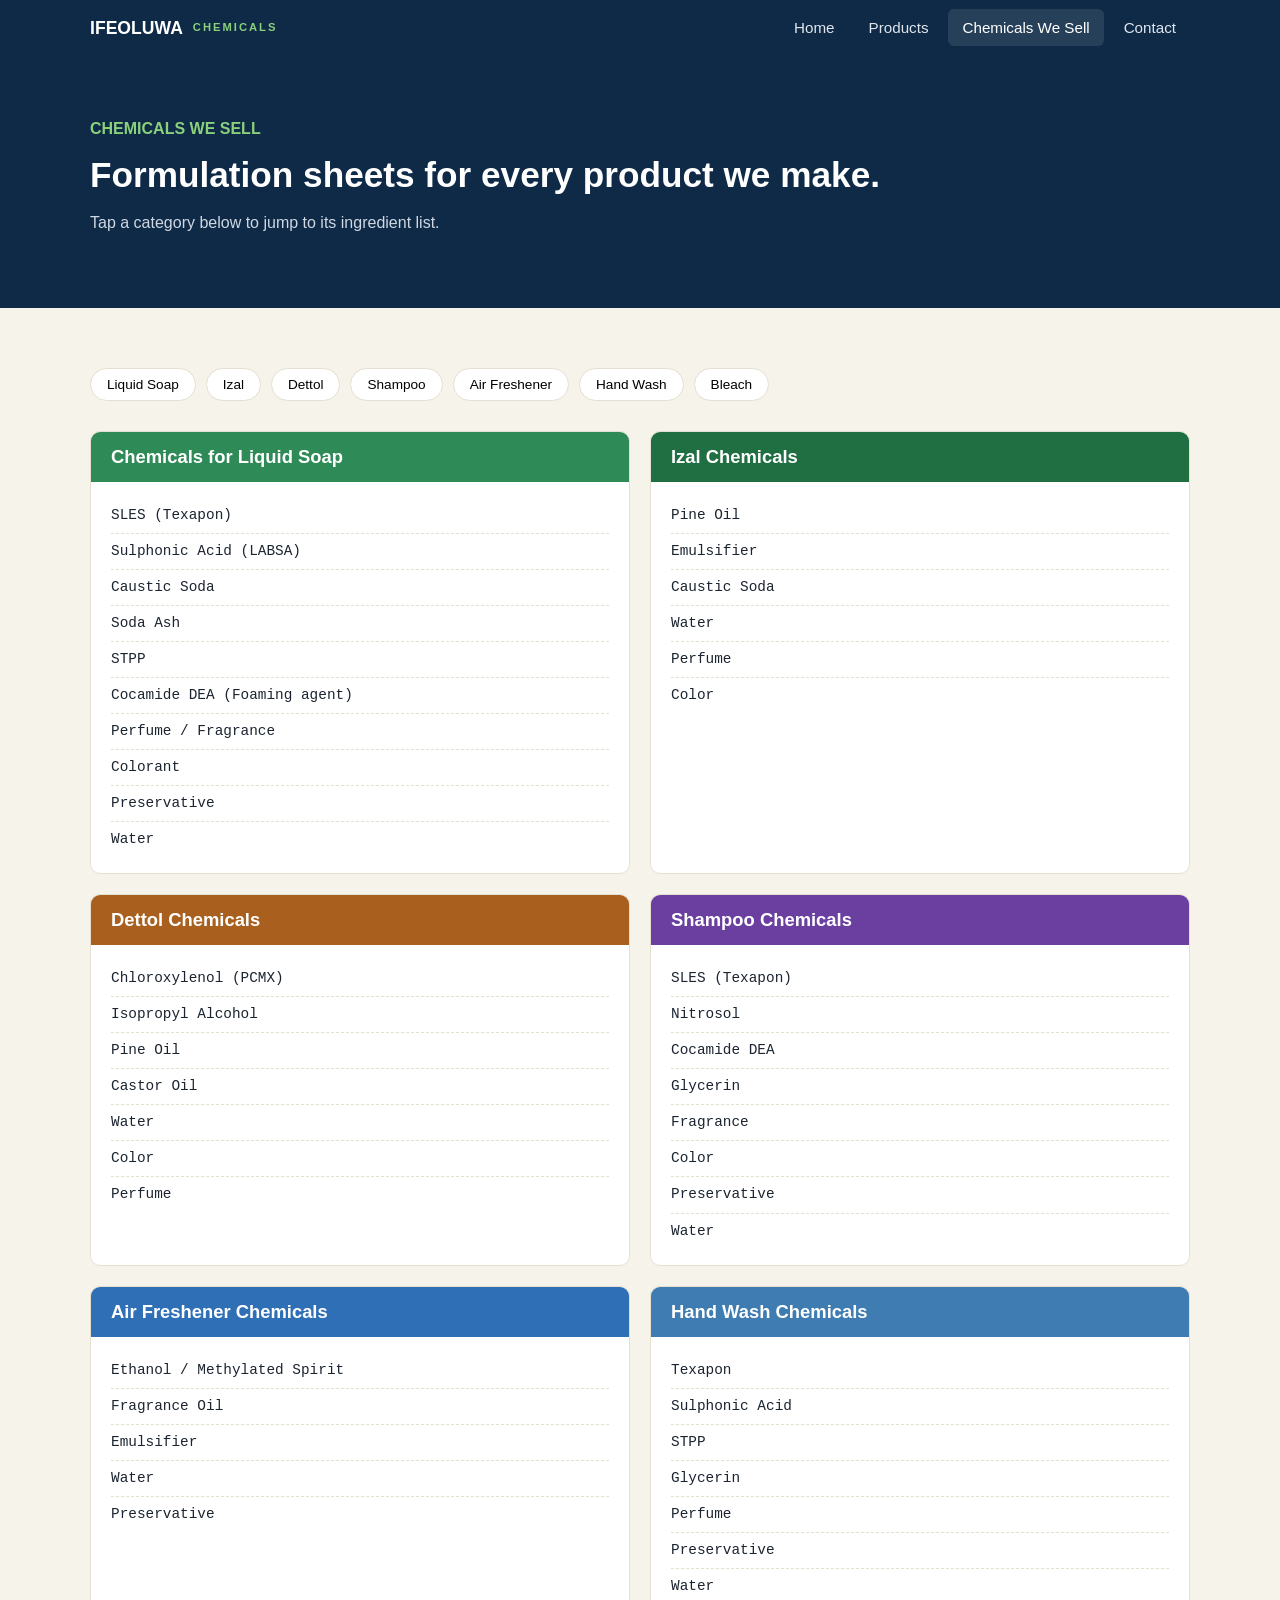
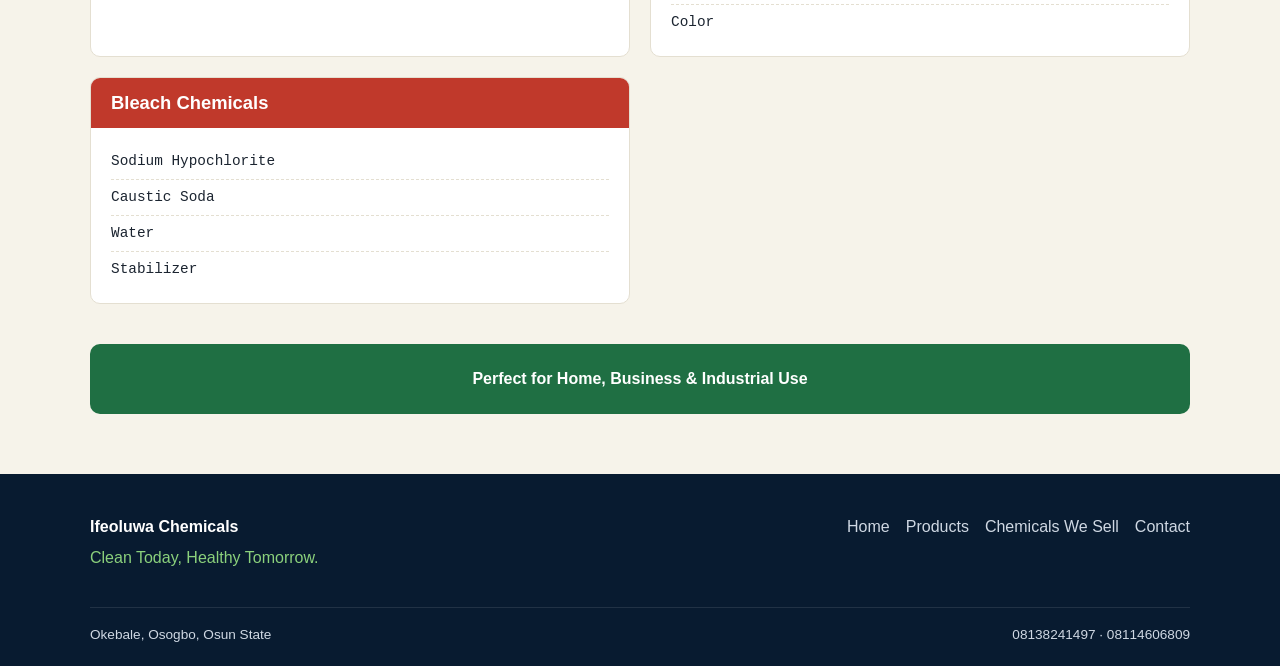
==== chemicals.html @ 0bbbe1af "Initial commit" ====
<!doctype html>
<html lang="en">
<head>
<meta charset="UTF-8">
<meta name="viewport" content="width=device-width, initial-scale=1.0">
<title>Chemicals We Sell — Ifeoluwa Chemicals</title>
<link rel="stylesheet" href="styles.css">
</head>
<body>

<header class="site-header">
  <div class="navbar">
    <a href="index.html" class="logo">
      IFEOLUWA <span>CHEMICALS</span>
    </a>
    <ul class="nav-links">
      <li><a href="index.html">Home</a></li>
      <li><a href="products.html">Products</a></li>
      <li><a href="chemicals.html">Chemicals We Sell</a></li>
      <li><a href="contact.html">Contact</a></li>
    </ul>
    <button class="menu-btn" aria-label="Toggle menu">&#9776;</button>
  </div>
</header>

<section class="hero">
  <div class="container">
    <p class="tag">CHEMICALS WE SELL</p>
    <h1>Formulation sheets for every product we make.</h1>
    <p>Tap a category below to jump to its ingredient list.</p>
  </div>
</section>

<section class="bg-light">
  <div class="container">

    <nav class="filter-row">
      <button class="filter-btn" data-target="spec-liquidsoap">Liquid Soap</button>
      <button class="filter-btn" data-target="spec-izal">Izal</button>
      <button class="filter-btn" data-target="spec-dettol">Dettol</button>
      <button class="filter-btn" data-target="spec-shampoo">Shampoo</button>
      <button class="filter-btn" data-target="spec-airfreshener">Air Freshener</button>
      <button class="filter-btn" data-target="spec-handwash">Hand Wash</button>
      <button class="filter-btn" data-target="spec-bleach">Bleach</button>
    </nav>

    <div class="grid-2">

      <div id="spec-liquidsoap" class="spec-card" style="--accent:#2e8b57;">
        <div class="spec-title"><h3 style="color:#fff; margin:0;">Chemicals for Liquid Soap</h3></div>
        <ul>
          <li>SLES (Texapon)</li>
          <li>Sulphonic Acid (LABSA)</li>
          <li>Caustic Soda</li>
          <li>Soda Ash</li>
          <li>STPP</li>
          <li>Cocamide DEA (Foaming agent)</li>
          <li>Perfume / Fragrance</li>
          <li>Colorant</li>
          <li>Preservative</li>
          <li>Water</li>
        </ul>
      </div>

      <div id="spec-izal" class="spec-card" style="--accent:#1f6f43;">
        <div class="spec-title"><h3 style="color:#fff; margin:0;">Izal Chemicals</h3></div>
        <ul>
          <li>Pine Oil</li>
          <li>Emulsifier</li>
          <li>Caustic Soda</li>
          <li>Water</li>
          <li>Perfume</li>
          <li>Color</li>
        </ul>
      </div>

      <div id="spec-dettol" class="spec-card" style="--accent:#a9601f;">
        <div class="spec-title"><h3 style="color:#fff; margin:0;">Dettol Chemicals</h3></div>
        <ul>
          <li>Chloroxylenol (PCMX)</li>
          <li>Isopropyl Alcohol</li>
          <li>Pine Oil</li>
          <li>Castor Oil</li>
          <li>Water</li>
          <li>Color</li>
          <li>Perfume</li>
        </ul>
      </div>

      <div id="spec-shampoo" class="spec-card" style="--accent:#6b3fa0;">
        <div class="spec-title"><h3 style="color:#fff; margin:0;">Shampoo Chemicals</h3></div>
        <ul>
          <li>SLES (Texapon)</li>
          <li>Nitrosol</li>
          <li>Cocamide DEA</li>
          <li>Glycerin</li>
          <li>Fragrance</li>
          <li>Color</li>
          <li>Preservative</li>
          <li>Water</li>
        </ul>
      </div>

      <div id="spec-airfreshener" class="spec-card" style="--accent:#2f6fb5;">
        <div class="spec-title"><h3 style="color:#fff; margin:0;">Air Freshener Chemicals</h3></div>
        <ul>
          <li>Ethanol / Methylated Spirit</li>
          <li>Fragrance Oil</li>
          <li>Emulsifier</li>
          <li>Water</li>
          <li>Preservative</li>
        </ul>
      </div>

      <div id="spec-handwash" class="spec-card" style="--accent:#3e7cb1;">
        <div class="spec-title"><h3 style="color:#fff; margin:0;">Hand Wash Chemicals</h3></div>
        <ul>
          <li>Texapon</li>
          <li>Sulphonic Acid</li>
          <li>STPP</li>
          <li>Glycerin</li>
          <li>Perfume</li>
          <li>Preservative</li>
          <li>Water</li>
          <li>Color</li>
        </ul>
      </div>

      <div id="spec-bleach" class="spec-card" style="--accent:#c0392b;">
        <div class="spec-title"><h3 style="color:#fff; margin:0;">Bleach Chemicals</h3></div>
        <ul>
          <li>Sodium Hypochlorite</li>
          <li>Caustic Soda</li>
          <li>Water</li>
          <li>Stabilizer</li>
        </ul>
      </div>

    </div>

    <div class="usecase">Perfect for Home, Business &amp; Industrial Use</div>
  </div>
</section>

<footer class="site-footer">
  <div class="container">
    <div class="footer-top">
      <div>
        <strong style="color:#fff;">Ifeoluwa Chemicals</strong>
        <p style="color:#8bd17c; margin-top:6px;">Clean Today, Healthy Tomorrow.</p>
      </div>
      <ul class="footer-links">
        <li><a href="index.html">Home</a></li>
        <li><a href="products.html">Products</a></li>
        <li><a href="chemicals.html">Chemicals We Sell</a></li>
        <li><a href="contact.html">Contact</a></li>
      </ul>
    </div>
    <div class="footer-bottom">
      <span>Okebale, Osogbo, Osun State</span>
      <span>08138241497 · 08114606809</span>
    </div>
  </div>
</footer>

<script src="script.js"></script>
</body>
</html>
---- styles.css ----
/* ============================
   Ifeoluwa Chemicals — styles.css
   Plain CSS, no external fonts or libraries.
   ============================ */

/* Basic reset */
* {
  box-sizing: border-box;
  margin: 0;
  padding: 0;
}

body {
  font-family: -apple-system, Segoe UI, Roboto, Arial, Helvetica, sans-serif;
  color: #1b2430;
  background: #ffffff;
  line-height: 1.6;
}

:root {
  --shadow-sm: 0 2px 8px rgba(14,42,71,0.08);
  --shadow-md: 0 10px 24px rgba(14,42,71,0.14);
}

img {
  max-width: 100%;
  display: block;
}

a {
  color: inherit;
  text-decoration: none;
}

.container {
  max-width: 1140px;
  margin: 0 auto;
  padding: 0 20px;
}

h1, h2, h3 {
  color: #0e2a47;
  margin-bottom: 14px;
  line-height: 1.2;
}

h1 { font-size: 2.2rem; }
h2 { font-size: 1.7rem; }
h3 { font-size: 1.15rem; }

p { margin-bottom: 12px; color: #444; }

/* ---------- Buttons ---------- */
.btn {
  display: inline-block;
  padding: 12px 22px;
  border-radius: 8px;
  font-weight: bold;
  font-size: 0.92rem;
  border: 2px solid transparent;
  cursor: pointer;
  transition: transform 0.15s ease, box-shadow 0.15s ease, background 0.15s ease;
}

.btn-green {
  background: #1f6f43;
  color: #fff;
}
.btn-green:hover { background: #17542f; transform: translateY(-2px); box-shadow: var(--shadow-md); }

.btn-outline {
  background: transparent;
  border-color: #fff;
  color: #fff;
}
.btn-outline:hover { background: rgba(255,255,255,0.15); transform: translateY(-2px); }

.btn-sm {
  padding: 9px 14px;
  font-size: 0.82rem;
  border-radius: 7px;
}

.btn-block {
  display: block;
  width: 100%;
  text-align: center;
}

/* ---------- Header / Nav ---------- */
header.site-header {
  background: #0e2a47;
  position: sticky;
  top: 0;
  z-index: 100;
}

.navbar {
  display: flex;
  align-items: center;
  justify-content: space-between;
  padding: 14px 20px;
  max-width: 1140px;
  margin: 0 auto;
}

.logo {
  display: flex;
  align-items: center;
  gap: 10px;
  color: #fff;
  font-weight: bold;
  font-size: 1.1rem;
}

.logo span {
  color: #8bd17c;
  display: block;
  font-size: 0.7rem;
  letter-spacing: 2px;
}

.nav-links {
  list-style: none;
  display: flex;
  gap: 6px;
  align-items: center;
}

.nav-links a {
  color: #dfe6ee;
  padding: 10px 14px;
  border-radius: 6px;
  font-size: 0.95rem;
}

.nav-links a:hover,
.nav-links a.active {
  background: rgba(255,255,255,0.1);
  color: #fff;
}

.menu-btn {
  display: none;
  background: transparent;
  border: 1px solid rgba(255,255,255,0.4);
  color: #fff;
  font-size: 1.3rem;
  padding: 6px 12px;
  border-radius: 6px;
  cursor: pointer;
}

/* ---------- Hero ---------- */
.hero {
  background: #0e2a47;
  color: #fff;
  padding: 60px 0;
  text-align: left;
}

.hero h1 { color: #fff; }
.hero .tag { color: #8bd17c; font-weight: bold; }
.hero p { color: #cfd8e3; max-width: 560px; }

.hero-buttons {
  margin-top: 20px;
  display: flex;
  gap: 12px;
  flex-wrap: wrap;
}

.badge {
  display: inline-block;
  margin-top: 20px;
  border: 2px solid #8bd17c;
  border-radius: 50%;
  width: 130px;
  height: 130px;
  text-align: center;
  padding-top: 38px;
  font-size: 0.75rem;
  color: #fff;
}
.badge strong { display: block; color: #8bd17c; font-size: 1rem; }

/* ---------- Sections ---------- */
section {
  padding: 60px 0;
}

.bg-light {
  background: #f6f3ea;
}

.section-title {
  text-align: center;
  margin-bottom: 40px;
}

.eyebrow {
  display: inline-block;
  color: #1f6f43;
  font-weight: bold;
  font-size: 0.8rem;
  letter-spacing: 1px;
  text-transform: uppercase;
  margin-bottom: 8px;
}

/* ---------- Grid layouts ---------- */
.grid-3 {
  display: grid;
  grid-template-columns: repeat(3, 1fr);
  gap: 20px;
}

.grid-2 {
  display: grid;
  grid-template-columns: repeat(2, 1fr);
  gap: 20px;
}

/* ---------- Offer / feature box ---------- */
.feature-box {
  background: #fff;
  border: 1px solid #e4dfd1;
  border-radius: 10px;
  padding: 20px;
}

.feature-box h3 {
  font-size: 1rem;
  color: #0e2a47;
  margin-bottom: 6px;
}

.check {
  color: #1f6f43;
  font-weight: bold;
  margin-right: 8px;
}

/* ---------- Product / spec cards ---------- */
.card {
  background: #fff;
  border: 1px solid #e4dfd1;
  border-radius: 12px;
  overflow: hidden;
  box-shadow: var(--shadow-sm);
  transition: transform 0.2s ease, box-shadow 0.2s ease;
  display: flex;
  flex-direction: column;
}

.card:hover {
  transform: translateY(-5px);
  box-shadow: var(--shadow-md);
}

.card-photo {
  background: color-mix(in srgb, var(--accent, #1f6f43) 12%, #f6f3ea);
  display: flex;
  align-items: center;
  justify-content: center;
  padding: 22px;
  height: 230px;
  cursor: zoom-in;
  overflow: hidden;
}

.card-photo img {
  max-height: 100vh;
  width: 100%;
  margin: 0 auto;
  transition: transform 0.3s ease;
}

.card-photo:hover img {
  transform: scale(1.07);
}

.card-body {
  padding: 20px 22px 22px;
  border-top: 4px solid var(--accent, #1f6f43);
  flex: 1;
  display: flex;
  flex-direction: column;
}

.card h3 { margin-bottom: 6px; }

.card p { flex: 1; }

.card .label {
  display: inline-block;
  margin-top: 6px;
  margin-bottom: 14px;
  font-size: 0.75rem;
  font-weight: bold;
  text-transform: uppercase;
  color: var(--accent, #1f6f43);
}

/* Spec sheet list */
.spec-card {
  background: #fff;
  border: 1px solid #e4dfd1;
  border-radius: 10px;
  overflow: hidden;
  scroll-margin-top: 100px;
  transition: box-shadow 0.2s ease, transform 0.2s ease;
}

.spec-card:hover {
  box-shadow: var(--shadow-md);
  transform: translateY(-3px);
}

.spec-card .spec-title {
  background: var(--accent, #0e2a47);
  color: #fff;
  padding: 14px 20px;
}

.spec-card ul {
  list-style: none;
  padding: 16px 20px;
}

.spec-card li {
  padding: 6px 0;
  border-bottom: 1px dashed #e4dfd1;
  font-family: Consolas, Monaco, monospace;
  font-size: 0.9rem;
}

.spec-card li:last-child { border-bottom: none; }

.filter-row {
  display: flex;
  flex-wrap: wrap;
  gap: 10px;
  margin-bottom: 30px;
}

.filter-btn {
  background: #fff;
  border: 1px solid #e4dfd1;
  border-radius: 20px;
  padding: 8px 16px;
  font-size: 0.85rem;
  cursor: pointer;
}
.filter-btn:hover { border-color: #1f6f43; color: #1f6f43; }

.filter-btn.active {
  background: #1f6f43;
  border-color: #1f6f43;
  color: #fff;
}

.spec-card.flash {
  box-shadow: 0 0 0 3px var(--accent, #1f6f43);
}

/* ---------- Use case banner ---------- */
.usecase {
  background: #1f6f43;
  color: #fff;
  text-align: center;
  padding: 22px;
  border-radius: 10px;
  font-weight: bold;
  margin: 40px auto 0;
  max-width: 1140px;
}

/* ---------- Contact cards ---------- */
.contact-card {
  background: #fff;
  border: 1px solid #e4dfd1;
  border-radius: 10px;
  padding: 24px;
  transition: box-shadow 0.2s ease, transform 0.2s ease;
}

.contact-card:hover {
  box-shadow: var(--shadow-md);
  transform: translateY(-3px);
}

.contact-card h3 {
  color: #1f6f43;
  font-size: 0.85rem;
  text-transform: uppercase;
  margin-bottom: 10px;
}

.contact-card .phone {
  display: block;
  font-weight: bold;
  color: #0e2a47;
  font-size: 1.1rem;
  margin-bottom: 4px;
}

.social-links {
  display: flex;
  flex-wrap: wrap;
  gap: 12px;
  justify-content: center;
  margin-top: 20px;
}

.social-pill {
  background: #fff;
  border: 1px solid #e4dfd1;
  border-radius: 20px;
  padding: 10px 18px;
  transition: border-color 0.15s ease, transform 0.15s ease;
}
.social-pill:hover { border-color: #1f6f43; transform: translateY(-2px); }

/* ---------- Footer ---------- */
footer.site-footer {
  background: #081b30;
  color: #cfd8e3;
  padding: 40px 0 20px;
}

.footer-top {
  display: flex;
  justify-content: space-between;
  flex-wrap: wrap;
  gap: 20px;
}

.footer-links {
  list-style: none;
  display: flex;
  gap: 16px;
  flex-wrap: wrap;
}

.footer-bottom {
  border-top: 1px solid rgba(255,255,255,0.1);
  margin-top: 24px;
  padding-top: 16px;
  display: flex;
  justify-content: space-between;
  flex-wrap: wrap;
  gap: 8px;
  font-size: 0.85rem;
}

/* ============================
   Responsive
   ============================ */
@media (max-width: 900px) {
  .grid-3 { grid-template-columns: repeat(2, 1fr); }
}

/* ---------- Lightbox (product image viewer) ---------- */
.lightbox {
  display: none;
  position: fixed;
  inset: 0;
  background: rgba(8, 27, 48, 0.86);
  z-index: 1000;
  align-items: center;
  justify-content: center;
  padding: 30px;
}

.lightbox.open {
  display: flex;
}

.lightbox-box {
  background: #fff;
  border-radius: 12px;
  max-width: 420px;
  width: 100%;
  overflow: hidden;
  text-align: center;
  position: relative;
}

.lightbox-box img {
  width: 100%;
  max-height: 60vh;
  object-fit: contain;
  background: #f6f3ea;
}

.lightbox-caption {
  padding: 18px 20px 22px;
}

.lightbox-caption h3 { margin-bottom: 4px; }

.lightbox-close {
  position: absolute;
  top: 10px;
  right: 10px;
  background: rgba(14,42,71,0.85);
  color: #fff;
  border: none;
  width: 34px;
  height: 34px;
  border-radius: 50%;
  font-size: 1.1rem;
  cursor: pointer;
  line-height: 1;
}
.lightbox-close:hover { background: #0e2a47; }

@media (max-width: 700px) {
  .card-photo { height: 190px; }

  .menu-btn { display: inline-block; }

  .nav-links {
    display: none;
    flex-direction: column;
    align-items: stretch;
    position: absolute;
    top: 64px;
    left: 0;
    right: 0;
    background: #0e2a47;
    padding: 10px 20px 20px;
  }

  .nav-links.open { display: flex; }

  .nav-links a { padding: 12px 10px; }

  .grid-3, .grid-2 { grid-template-columns: 1fr; }

  h1 { font-size: 1.7rem; }
  h2 { font-size: 1.4rem; }

  .hero { padding: 40px 0; }
  section { padding: 40px 0; }
}
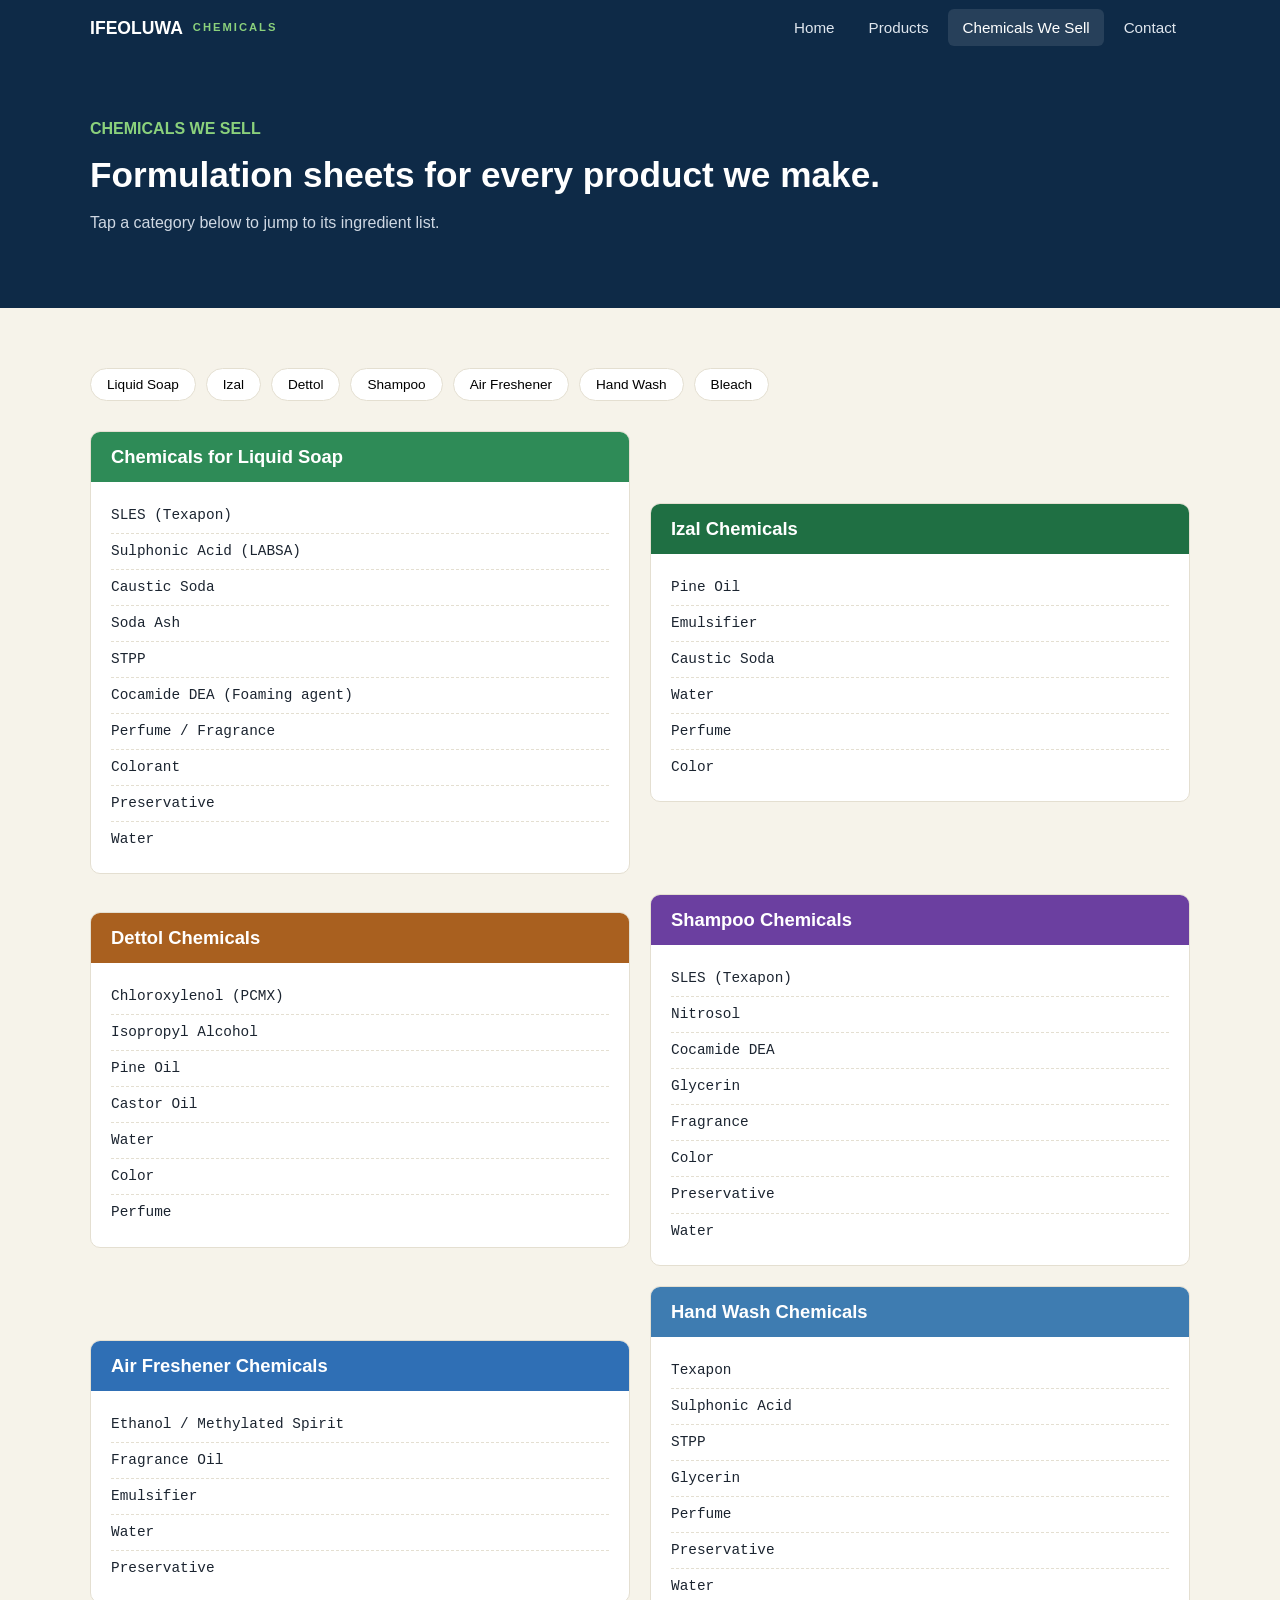
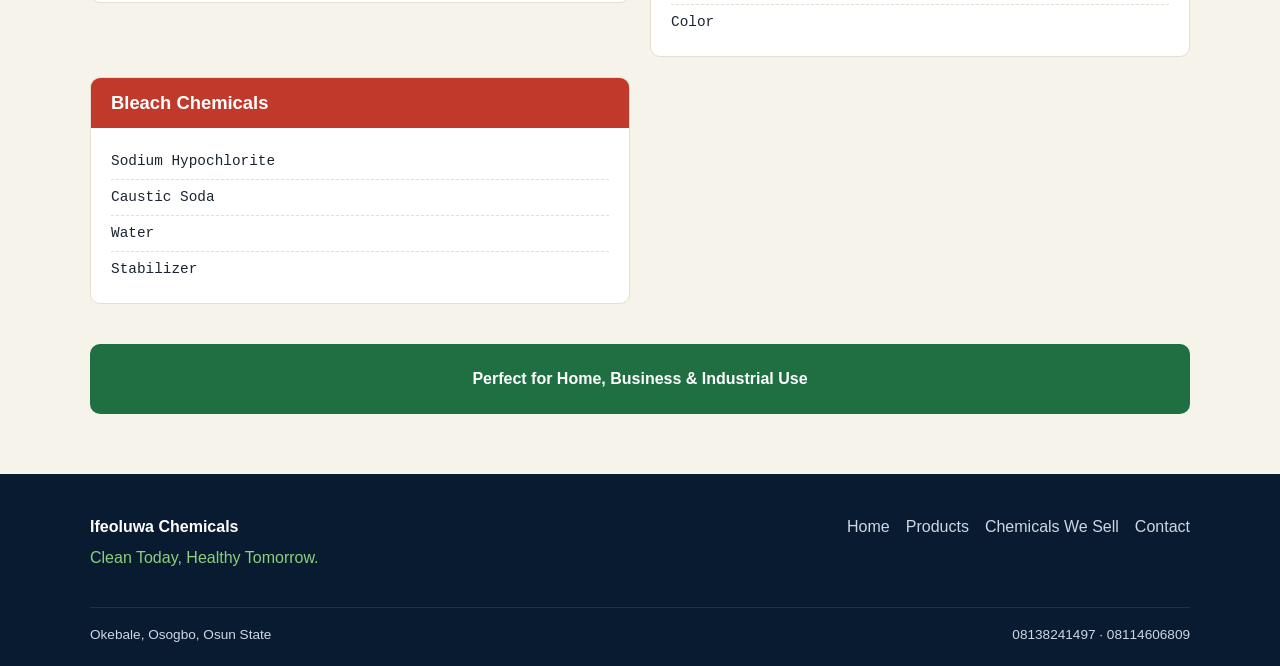
==== commit 76f9a97f: "new" ====
--- a/chemicals.html
+++ b/chemicals.html
@@ -15,7 +15,7 @@
     </a>
     <ul class="nav-links">
       <li><a href="index.html">Home</a></li>
-      <li><a href="products.html">Products</a></li>
+      <li><a href="product.html">Products</a></li>
       <li><a href="chemicals.html">Chemicals We Sell</a></li>
       <li><a href="contact.html">Contact</a></li>
     </ul>
@@ -151,7 +151,7 @@
       </div>
       <ul class="footer-links">
         <li><a href="index.html">Home</a></li>
-        <li><a href="products.html">Products</a></li>
+        <li><a href="product.html">Products</a></li>
         <li><a href="chemicals.html">Chemicals We Sell</a></li>
         <li><a href="contact.html">Contact</a></li>
       </ul>
--- a/styles.css
+++ b/styles.css
@@ -219,6 +219,7 @@
   display: grid;
   grid-template-columns: repeat(2, 1fr);
   gap: 20px;
+  align-items:center;
 }
 
 /* ---------- Offer / feature box ---------- */
@@ -435,7 +436,13 @@
   flex-wrap: wrap;
   gap: 20px;
 }
-
+.footer-top .ife{
+  color:#fff;
+}
+.footer-top p{
+  color:#8bd17c; 
+  margin-top:6px;
+}
 .footer-links {
   list-style: none;
   display: flex;
